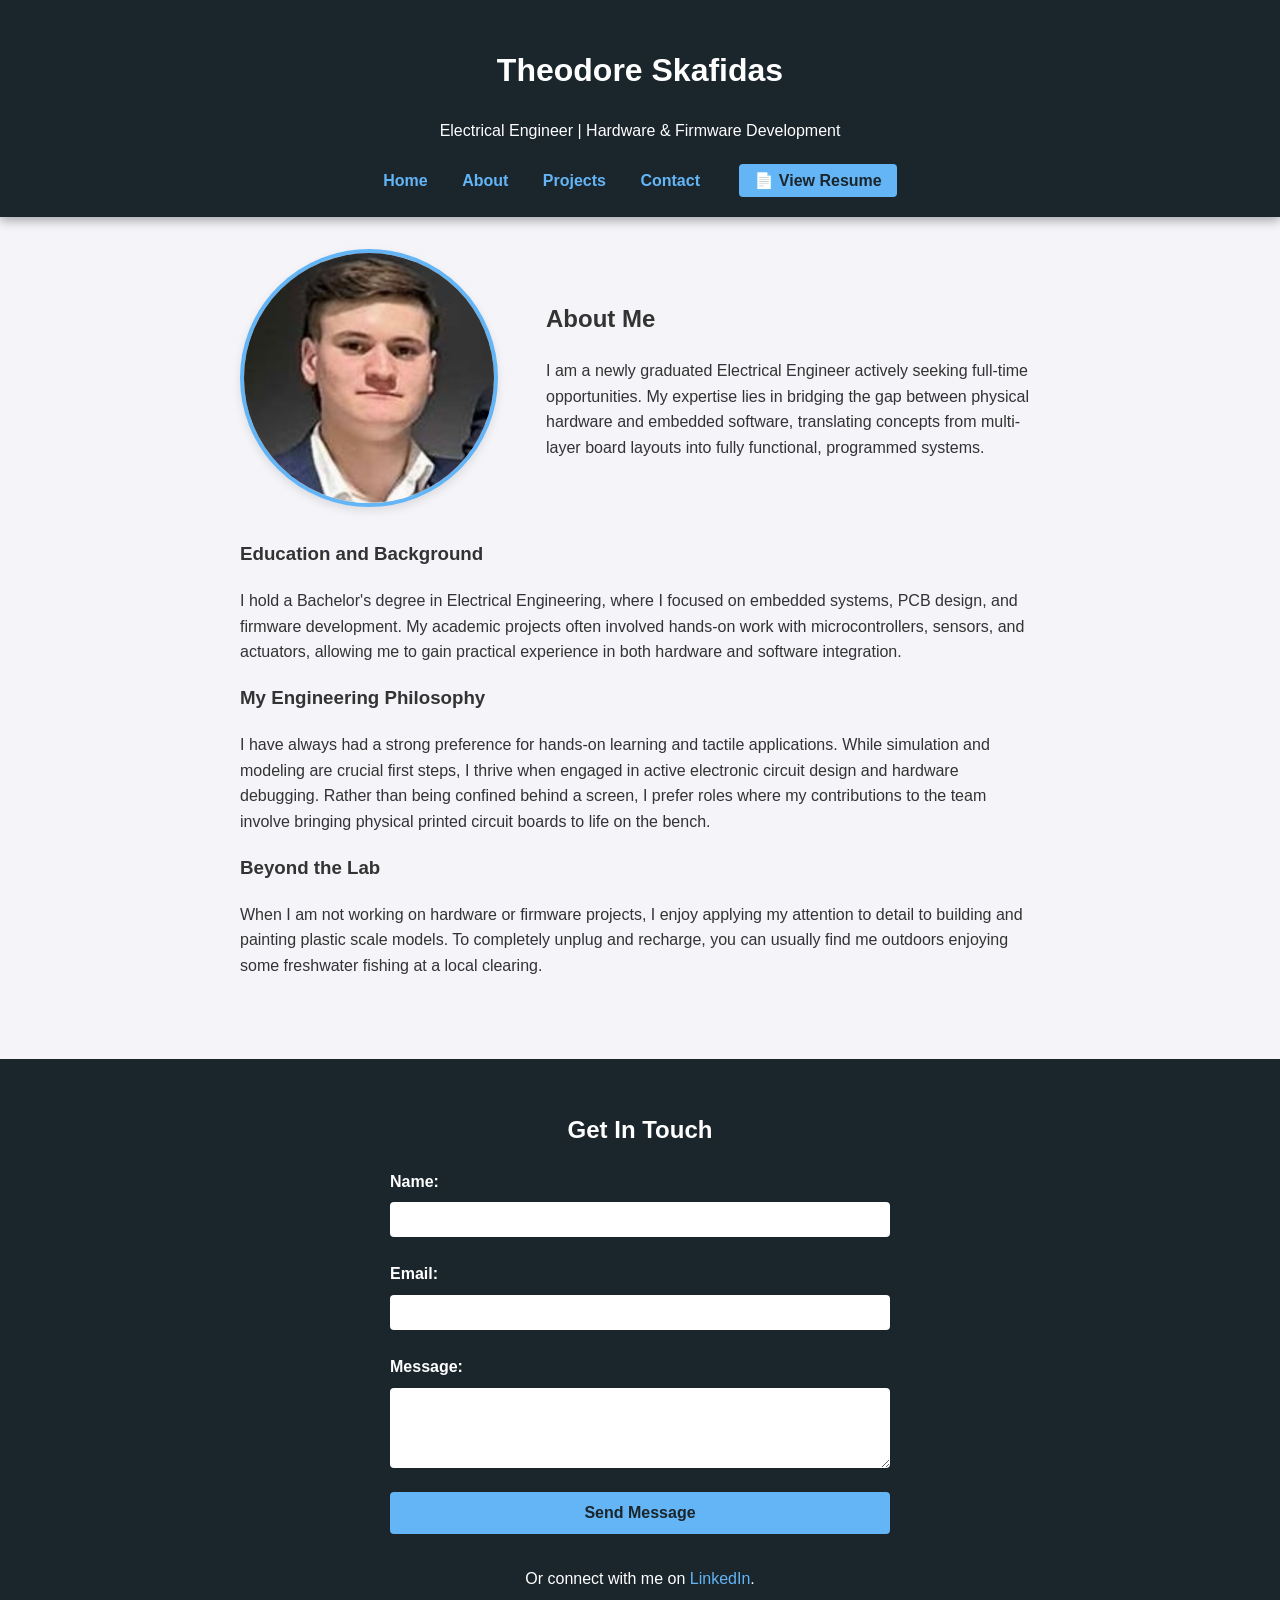
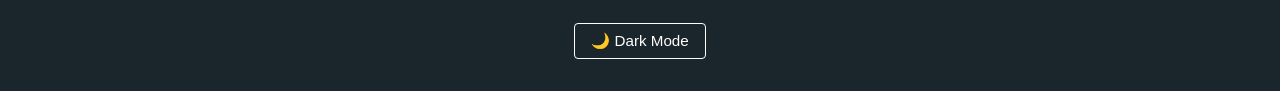
==== about.html @ 28ab42ab "Add files via upload Added About Me section" ====
<!DOCTYPE html>
<html lang="en">
<head>
    <meta charset="UTF-8">
    <meta name="viewport" content="width=device-width, initial-scale=1.0">
    <title>About Theodore Skafidas</title>
    <link rel="icon" type="image/png" href="images/favicon.png">
    <link rel="stylesheet" href="style.css">
</head>
<body>
    <header>
        <h1>Theodore Skafidas</h1>
        <p>Electrical Engineer | Hardware & Firmware Development</p>
        <nav>
            <a href="index.html">Home</a>
            <a href="about.html">About</a>
            <a href="projects.html">Projects</a>
            <a href="index.html#contact">Contact</a>
            <a href="documents/Theodore_Skafidas_Resume.pdf" target="_blank" rel="noopener noreferrer" class="resume-nav-btn">📄 View Resume</a>
        </nav>
    </header>

    <section id="about-detailed" style="max-width: 800px; margin: 0 auto; padding: 2rem;">
        
        <div class="about-intro">
            <!-- Profile Picture -->
            <img src="images/profile.png" alt="Theodore Skafidas" class="profile-pic">
            
            <div class="intro-text">
            <h2>About Me</h2>
            <p>I am a newly graduated Electrical Engineer actively seeking full-time opportunities. My expertise lies in bridging the gap between physical hardware and embedded software, translating concepts from multi-layer board layouts into fully functional, programmed systems.</p>
            </div>
        </div>

        <h3>Education and Background</h3>
        <p>I hold a Bachelor's degree in Electrical Engineering, where I focused on embedded systems, PCB design, and firmware development. My academic projects often involved hands-on work with microcontrollers, sensors, and actuators, allowing me to gain practical experience in both hardware and software integration.</p>
        
        <h3>My Engineering Philosophy</h3>
        <p>I have always had a strong preference for hands-on learning and tactile applications. While simulation and modeling are crucial first steps, I thrive when engaged in active electronic circuit design and hardware debugging. Rather than being confined behind a screen, I prefer roles where my contributions to the team involve bringing physical printed circuit boards to life on the bench.</p>
        
        <h3>Beyond the Lab</h3>
        <p>When I am not working on hardware or firmware projects, I enjoy applying my attention to detail to building and painting plastic scale models. To completely unplug and recharge, you can usually find me outdoors enjoying some freshwater fishing at a local clearing.</p>
    </section>

    <!-- Footer with Light/Dark Mode Toggle -->
    <footer id="contact">
        <h2>Get In Touch</h2>
        
        <form action="https://formspree.io/f/myegkgwn" method="POST" class="contact-form">
            <label for="name">Name:</label>
            <input type="text" id="name" name="name" required>

            <label for="email">Email:</label>
            <input type="email" id="email" name="email" required>

            <label for="message">Message:</label>
            <textarea id="message" name="message" rows="4" required></textarea>

            <button type="submit" class="submit-btn">Send Message</button>
        </form>

        <p>Or connect with me on <a href="https://www.linkedin.com/in/theodore-skafidas" target="_blank" rel="noopener noreferrer">LinkedIn</a>.</p>
        
        <div style="margin-top: 2rem;">
            <button id="themeToggle" class="theme-btn">🌙 Dark Mode</button>
        </div>
    </footer>

    <!-- JavaScript placed correctly at the bottom -->
    <script>
        // Light/Dark Mode Toggle Logic
        const themeToggle = document.getElementById('themeToggle');
        const bodyElement = document.body;

        if (localStorage.getItem('theme') === 'dark') {
            bodyElement.classList.add('dark-mode');
            themeToggle.textContent = '☀️ Light Mode';
        }

        themeToggle.addEventListener('click', () => {
            bodyElement.classList.toggle('dark-mode');
            if (bodyElement.classList.contains('dark-mode')) {
                localStorage.setItem('theme', 'dark');
                themeToggle.textContent = '☀️ Light Mode';
            } else {
                localStorage.setItem('theme', 'light');
                themeToggle.textContent = '🌙 Dark Mode';
            }
        });
    </script>
</body>
</html>
---- style.css ----
/* Base settings */
body {
    font-family: 'Segoe UI', Tahoma, Geneva, Verdana, sans-serif;
    line-height: 1.6;
    margin: 0;
    padding: 0;
    color: #333;
    background-color: #f4f4f9;
}

/* Header styling */
header {
    background: #1a252c;
    color: #ffffff;
    padding: 1.5rem 0;
    text-align: center;

    position: sticky;
    top: 0;
    z-index: 999; /* Ensures the header stays on top of your project images and ribbons */
    box-shadow: 0 4px 10px rgba(0,0,0,0.3); /* Adds a drop shadow so it visually floats above the page */
}

header nav {
    margin-top: 1.5rem;
}

header nav a {
    color: #64b5f6;
    margin: 0 15px;
    text-decoration: none;
    font-weight: bold;
    transition: color 0.3s ease;
}

header nav a:hover {
    color: #ffffff;
}

/* Main content sections */
section {
    padding: 1.5rem 2rem; /* Reduced from 3rem to close the gap */
    max-width: 800px;
    margin: auto;
}

/* Project cards */
.project-card {
    background: #ffffff;
    padding: 1.5rem;
    margin-bottom: 1.5rem;
    border-radius: 8px;
    border-left: 5px solid #64b5f6;
    box-shadow: 0 4px 6px rgba(0,0,0,0.05);
}

.project-card h3 {
    margin-top: 0;
    color: #1a252c;
}

/* Image Gallery Styling */
.project-gallery {
    display: flex;
    gap: 15px;
    margin: 1.5rem 0;
}

.project-gallery img {
    width: 100%;
    max-width: 300px;
    height: auto;
    border-radius: 6px;
    border: 1px solid #ddd;
    box-shadow: 0 2px 4px rgba(0,0,0,0.1);
}

/* Download Files Section */
.project-files h4 {
    margin-bottom: 0.5rem;
    color: #1a252c;
}

/* Download Button Styling */
.file-btn {
    display: inline-block;
    background-color: #1a252c;
    color: #ffffff;
    padding: 10px 15px;
    text-decoration: none;
    border-radius: 5px;
    font-weight: bold;
    font-size: 0.9rem;
    transition: background-color 0.3s ease;
}

.file-btn:hover {
    background-color: #64b5f6;
    color: #1a252c;
    text-decoration: none;
}

/* Lightbox Background */
.lightbox {
    display: none; /* Hidden until clicked */
    position: fixed;
    z-index: 1000;
    left: 0;
    top: 0;
    width: 100%;
    height: 100%;
    background-color: rgba(26, 37, 44, 0.9); /* Dark overlay */
    justify-content: center;
    align-items: center;
}

/* Expanded Image Styling */
.lightbox-content {
    max-width: 90%;
    max-height: 90vh;
    border-radius: 8px;
    box-shadow: 0 8px 16px rgba(0,0,0,0.5);
}

/* Close Button */
.close-lightbox {
    position: absolute;
    top: 20px;
    right: 35px;
    color: #ffffff;
    font-size: 40px;
    font-weight: bold;
    cursor: pointer;
    transition: color 0.3s ease;
}

.close-lightbox:hover {
    color: #64b5f6;
}

/* Add a pointer cursor and hover effect to gallery images */
.project-gallery img {
    cursor: pointer;
    transition: transform 0.2s ease;
}

.project-gallery img:hover {
    transform: scale(1.03); /* Slight zoom on hover to indicate it's clickable */
}

/* Footer styling */
footer {
    text-align: center;
    padding: 2rem 0;
    background: #1a252c;
    color: #ffffff;
    margin-top: 2rem;
}
/* Footer link styling */
footer a {
    color: #64b5f6;
    text-decoration: none;
    transition: color 0.3s ease;
}

footer a:hover {
    color: #ffffff;
    text-decoration: underline;
}

/* Contact Form Styling */
.contact-form {
    max-width: 500px;
    margin: 0 auto 2rem auto;
    display: flex;
    flex-direction: column;
    text-align: left;
}

.contact-form label {
    margin-bottom: 0.5rem;
    color: #ffffff;
    font-weight: bold;
}

.contact-form input,
.contact-form textarea {
    padding: 10px;
    margin-bottom: 1.5rem;
    border: none;
    border-radius: 4px;
    font-family: inherit;
}

.contact-form textarea {
    resize: vertical; /* Allows the user to make the text box taller if needed */
}

.submit-btn {
    background-color: #64b5f6;
    color: #1a252c;
    padding: 12px;
    border: none;
    border-radius: 4px;
    font-weight: bold;
    font-size: 1rem;
    cursor: pointer;
    transition: background-color 0.3s ease;
}

.submit-btn:hover {
    background-color: #ffffff;
}

/* GitHub Button Styling */
.github-btn {
    display: inline-block;
    background-color: #24292e; /* Classic GitHub dark gray */
    color: #ffffff;
    padding: 10px 15px;
    margin-right: 10px; /* Adds space between this and the next button */
    margin-bottom: 10px; /* Adds space if they stack on smaller screens */
    text-decoration: none;
    border-radius: 5px;
    font-weight: bold;
    font-size: 0.9rem;
    transition: background-color 0.3s ease;
}

.github-btn:hover {
    background-color: #64b5f6; /* Matches your site's highlight color */
    color: #1a252c;
}

/* View All Projects Link */
.view-all-container {
    text-align: center;
    margin-top: 2.5rem;
    padding-top: 1.5rem;
    border-top: 1px solid #ddd; /* Adds a subtle divider line */
}

.view-all-link {
    display: inline-block;
    font-size: 1.1rem;
    font-weight: bold;
    color: #1a252c;
    text-decoration: none;
    transition: color 0.3s ease;
}

.view-all-link:hover {
    color: #64b5f6;
    text-decoration: underline;
}

/* Collapsible Project Styling */
.collapsible-project {
    background: #ffffff;
    margin-bottom: 1.5rem;
    border-radius: 8px;
    border-left: 5px solid #64b5f6;
    box-shadow: 0 4px 6px rgba(0,0,0,0.05);
    overflow: hidden; /* Keeps the corners rounded even when expanded */
}

/* The Clickable Ribbon */
.project-ribbon {
    padding: 1.5rem;
    cursor: pointer;
    list-style: none; /* Hides the default HTML triangle */
    display: flex;
    justify-content: space-between;
    align-items: center;
    transition: background-color 0.2s ease;
}

/* Hides the default triangle specifically in Chrome/Safari */
.project-ribbon::-webkit-details-marker {
    display: none;
}

.project-ribbon:hover {
    background-color: #f4f8fc;
}

.ribbon-content h3 {
    margin: 0 0 0.5rem 0;
    color: #1a252c;
}

.ribbon-content p {
    margin: 0;
    font-size: 0.95rem;
}

/* The Plus Icon */
.expand-icon {
    font-size: 2rem;
    font-weight: bold;
    color: #64b5f6;
    margin-left: 1.5rem;
    transition: transform 0.3s ease; /* Smooth rotation animation */
}

/* Rotates the Plus into an X when the details tag is open */
details[open] .expand-icon {
    transform: rotate(45deg);
    color: #e57373; /* Changes to a soft red for closing */
}

/* The Expanded Content Area */
.project-expanded-content {
    padding: 0 1.5rem 1.5rem 1.5rem;
    border-top: 1px solid #eeeeee;
    margin-top: 0.5rem;
    padding-top: 1.5rem;
}

/* Resume Navigation Button */
.resume-nav-btn {
    background-color: #64b5f6;
    color: #1a252c !important; /* The !important tag ensures it overrides the default blue link color */
    padding: 8px 15px;
    border-radius: 4px;
    margin-left: 20px; /* Pushes the button slightly away from the standard links */
    transition: background-color 0.3s ease;
}

.resume-nav-btn:hover {
    background-color: #ffffff;
    color: #1a252c !important;
    text-decoration: none !important;
}

/* Scroll to Top Button Styling */
#scrollTopBtn {
    display: none; /* Hidden by default via JavaScript */
    position: fixed; 
    bottom: 40px; 
    right: 40px; 
    z-index: 999; 
    font-size: 24px;
    font-weight: bold;
    border: none;
    outline: none;
    background-color: #1a252c;
    color: #64b5f6;
    cursor: pointer;
    padding: 10px 18px;
    border-radius: 8px;
    box-shadow: 0 4px 10px rgba(0,0,0,0.3);
    transition: background-color 0.3s ease, color 0.3s ease;
}

#scrollTopBtn:hover {
    background-color: #64b5f6;
    color: #1a252c;
}

/* Project Filter Buttons */
.project-filters {
    text-align: center;
    margin-bottom: 2rem;
}

.filter-btn {
    background-color: transparent;
    color: #1a252c;
    border: 2px solid #1a252c;
    padding: 8px 16px;
    margin: 0 5px;
    border-radius: 20px; /* Makes them look like pills */
    cursor: pointer;
    font-weight: bold;
    transition: all 0.3s ease;
}

.filter-btn:hover, 
.filter-btn.active {
    background-color: #1a252c;
    color: #ffffff;
}

/* Utility class applied by JavaScript to hide projects */
.hidden-project {
    display: none !important;
}

/* Theme Toggle Button Styling */
.theme-btn {
    background-color: transparent;
    color: #ffffff;
    border: 1px solid #ffffff;
    padding: 8px 16px;
    border-radius: 4px;
    cursor: pointer;
    font-size: 0.95rem;
    transition: all 0.3s ease;
}

.theme-btn:hover {
    background-color: #ffffff;
    color: #1a252c;
}

/* ----------------------------- */
/*       DARK MODE OVERRIDES     */
/* ----------------------------- */

body.dark-mode {
    background-color: #121212;
    color: #e0e0e0;
}

body.dark-mode header,
body.dark-mode footer,
body.dark-mode #scrollTopBtn {
    background-color: #0a0e11; /* Even darker shade for headers/footers */
}

/* Dark Mode: Project Ribbons & Cards */
body.dark-mode .collapsible-project,
body.dark-mode .project-card {
    background: #1e1e1e;
    color: #e0e0e0;
}

body.dark-mode .project-ribbon:hover {
    background-color: #2a2a2a;
}

body.dark-mode .ribbon-content h3,
body.dark-mode .project-card h3 {
    color: #ffffff;
}

body.dark-mode .project-expanded-content {
    border-top: 1px solid #333333;
}

/* Dark Mode: Filter Buttons */
body.dark-mode .filter-btn {
    color: #e0e0e0;
    border-color: #e0e0e0;
}

body.dark-mode .filter-btn:hover, 
body.dark-mode .filter-btn.active {
    background-color: #e0e0e0;
    color: #121212;
}

/* About Page Profile Picture Layout */
.about-intro {
    display: flex;
    align-items: center;
    gap: 3rem;
    margin-bottom: 2rem;
}

.profile-pic {
    width: 250px;
    height: 250px;
    border-radius: 50%;
    object-fit: cover;
    border: 4px solid #64b5f6;
    box-shadow: 0 4px 10px rgba(0,0,0,0.1);
    flex-shrink: 0; /* Prevents the image from being squished by the text */
}

/* Mobile Responsiveness for the About Page */
@media (max-width: 768px) {
    .about-intro {
        flex-direction: column;
        text-align: center;
        gap: 1.5rem;
    }
}
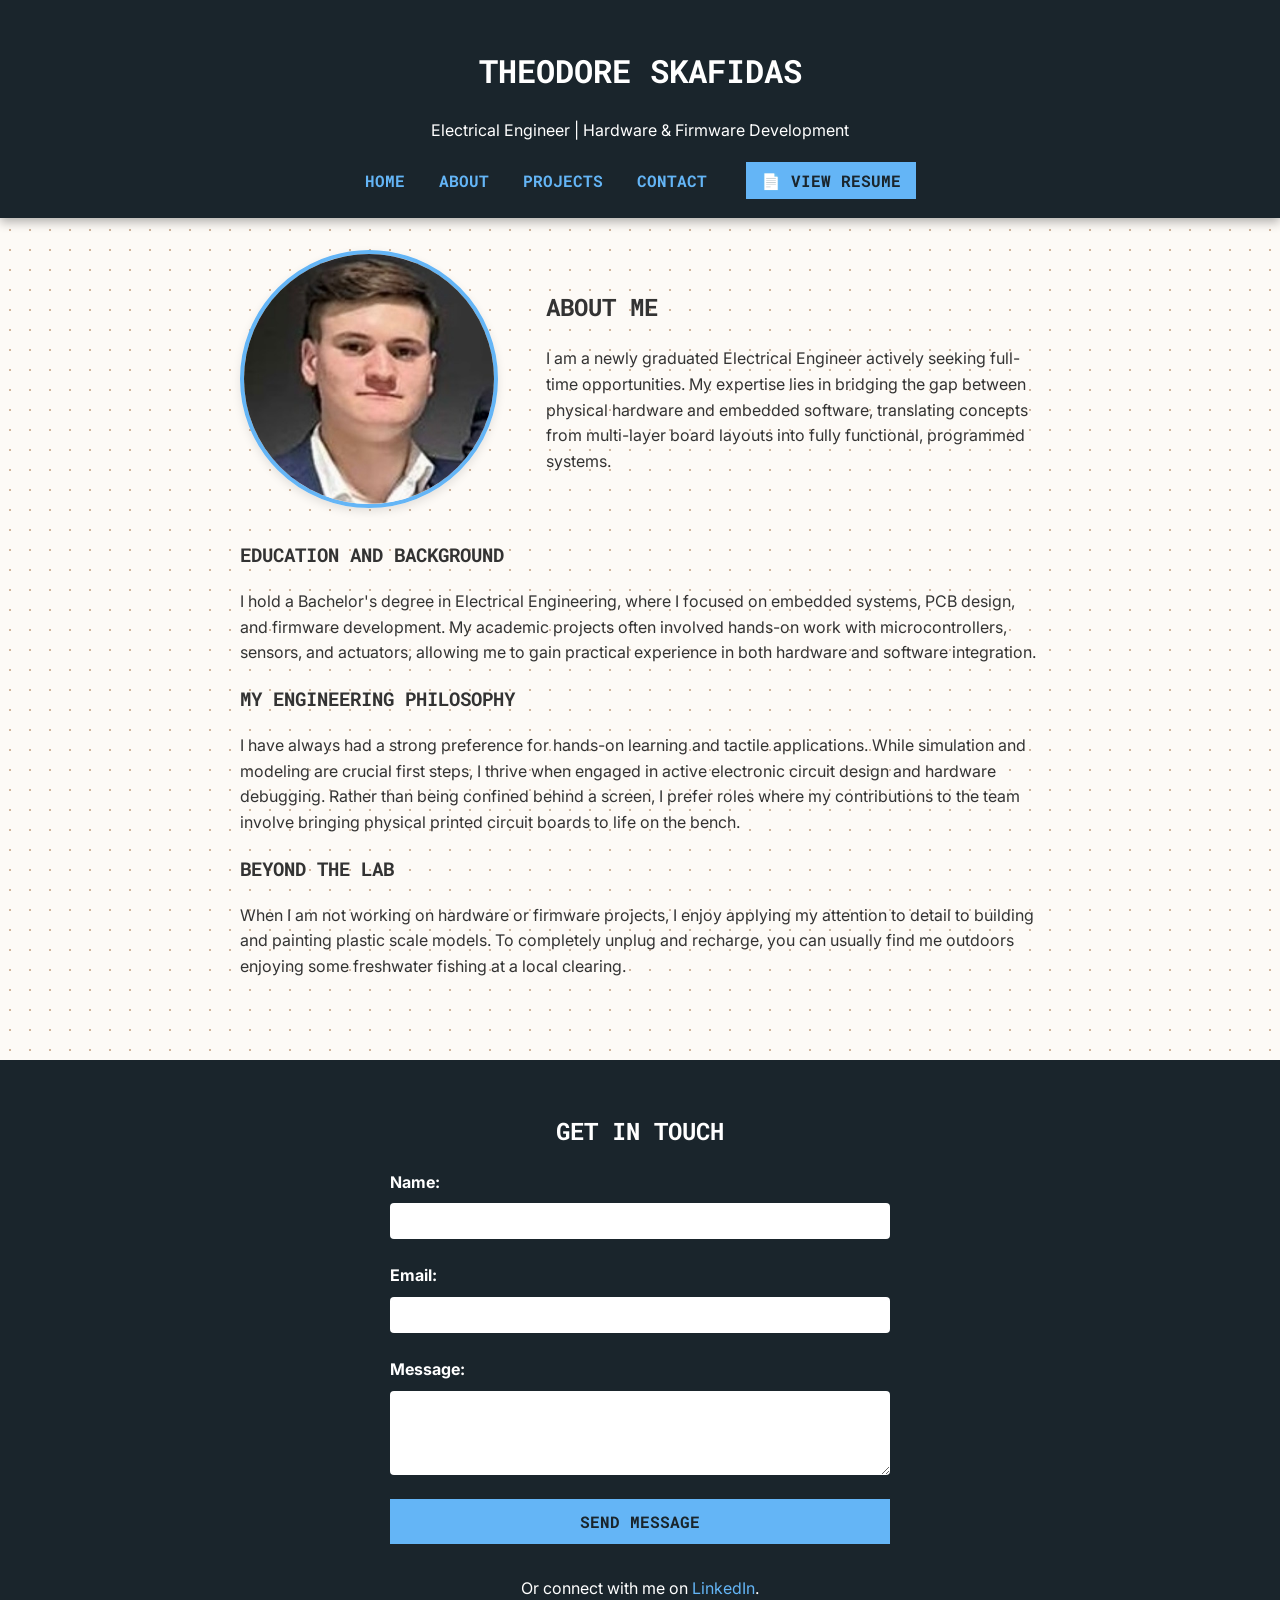
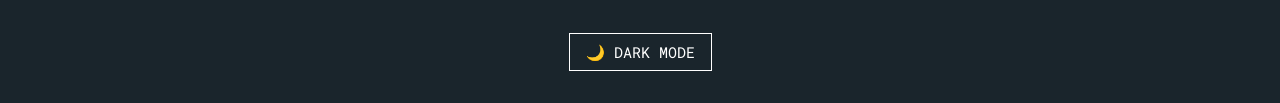
==== commit ad976617: "Add files via upload applied some UI changes" ====
--- a/about.html
+++ b/about.html
@@ -5,6 +5,12 @@
     <meta name="viewport" content="width=device-width, initial-scale=1.0">
     <title>About Theodore Skafidas</title>
     <link rel="icon" type="image/png" href="images/favicon.png">
+    
+    <!-- New Google Fonts: Roboto Mono (Headers/Code) and Inter (Body) -->
+    <link rel="preconnect" href="https://fonts.googleapis.com">
+    <link rel="preconnect" href="https://fonts.gstatic.com" crossorigin>
+    <link href="https://fonts.googleapis.com/css2?family=Inter:wght@400;600&family=Roboto+Mono:wght@400;700&display=swap" rel="stylesheet">
+    
     <link rel="stylesheet" href="style.css">
 </head>
 <body>
--- a/style.css
+++ b/style.css
@@ -6,6 +6,59 @@
     padding: 0;
     color: #333;
     background-color: #f4f4f9;
+}
+
+/* ========================================= */
+/*        HARDWARE UI & TYPOGRAPHY           */
+/* ========================================= */
+
+/* 1. Global Typography */
+body, p, a, div {
+    font-family: 'Inter', sans-serif;
+}
+
+h1, h2, h3, h4, nav a, button, .filter-btn, .theme-btn, .resume-nav-btn {
+    font-family: 'Roboto Mono', monospace;
+    text-transform: uppercase; /* Gives headers a technical spec-sheet look */
+}
+
+/* 2. Copper Perfboard Background (Light Mode) */
+body {
+    background-color: #fdfaf6; /* Barely warm off-white */
+    background-image: radial-gradient(#d3b59a 1.5px, transparent 1.5px);
+    background-size: 20px 20px; /* 20px grid spacing */
+}
+
+/* 3. Machined Edges (Removes all curves) */
+.collapsible-project, .project-card, button, .filter-btn, .resume-nav-btn, img {
+    border-radius: 0 !important; 
+}
+
+/* Keep the About page profile picture circular */
+.profile-pic {
+    border-radius: 50% !important;
+}
+
+/* 4. Custom Text Selection (When highlighting text) */
+::selection {
+    background: #64b5f6; /* Standard blue highlight */
+    color: #1a252c;
+}
+
+/* 5. Custom Hardware Scrollbar */
+::-webkit-scrollbar {
+    width: 14px;
+}
+::-webkit-scrollbar-track {
+    background: #1a252c; 
+    border-left: 1px solid #333;
+}
+::-webkit-scrollbar-thumb {
+    background: #64b5f6;
+    border: 3px solid #1a252c; /* Creates a padded track look */
+}
+::-webkit-scrollbar-thumb:hover {
+    background: #42a5f5;
 }
 
 /* Header styling */
@@ -404,51 +457,113 @@
     color: #1a252c;
 }
 
-/* ----------------------------- */
-/*       DARK MODE OVERRIDES     */
-/* ----------------------------- */
-
+/* ========================================= */
+/*        DARK MODE: ADDRESSABLE LED         */
+/* ========================================= */
+
+/* Dark Perfboard Background */
 body.dark-mode {
-    background-color: #121212;
+    background-color: #0d1117; /* Deep terminal black */
+    background-image: radial-gradient(#2d3748 1.5px, transparent 1.5px);
     color: #e0e0e0;
 }
 
-body.dark-mode header,
-body.dark-mode footer,
-body.dark-mode #scrollTopBtn {
-    background-color: #0a0e11; /* Even darker shade for headers/footers */
-}
-
-/* Dark Mode: Project Ribbons & Cards */
+/* Dark Mode Selection & Scrollbar */
+body.dark-mode ::selection {
+    background: #00f3ff; /* Cyan */
+    color: #000;
+}
+body.dark-mode ::-webkit-scrollbar-thumb {
+    background: #00f3ff;
+}
+body.dark-mode ::-webkit-scrollbar-thumb:hover {
+    background: #ff00ff; /* Magenta hover */
+}
+
+/* Dark Mode Project Ribbons (LED Glow on Hover) */
 body.dark-mode .collapsible-project,
 body.dark-mode .project-card {
-    background: #1e1e1e;
-    color: #e0e0e0;
+    background: rgba(30, 30, 30, 0.95); /* Slight transparency to see grid */
+    border-left: 5px solid #00f3ff; /* Cyan base border */
+    transition: box-shadow 0.3s ease, border-color 0.3s ease, transform 0.2s ease;
+}
+
+body.dark-mode .collapsible-project:hover,
+body.dark-mode .project-card:hover {
+    border-left-color: #ff00ff; /* Shifts to magenta */
+    box-shadow: -5px 0 20px rgba(0, 243, 255, 0.4), 0 4px 15px rgba(0,0,0,0.5); /* Neon side-glow */
+    transform: translateX(3px); /* Subtle physical click movement */
 }
 
 body.dark-mode .project-ribbon:hover {
-    background-color: #2a2a2a;
-}
-
-body.dark-mode .ribbon-content h3,
-body.dark-mode .project-card h3 {
-    color: #ffffff;
-}
-
-body.dark-mode .project-expanded-content {
-    border-top: 1px solid #333333;
-}
-
-/* Dark Mode: Filter Buttons */
+    background-color: transparent;
+}
+
+/* Glowing Interactive Buttons */
+body.dark-mode .filter-btn.active, 
+body.dark-mode .filter-btn:hover,
+body.dark-mode .resume-nav-btn:hover {
+    background-color: #00f3ff;
+    color: #0d1117 !important;
+    border-color: #00f3ff;
+    box-shadow: 0 0 15px rgba(0, 243, 255, 0.5);
+}
+
+/* Secondary Magenta Glow for Footer/Header Accents */
+body.dark-mode #scrollTopBtn:hover {
+    background-color: #ff00ff;
+    color: #fff;
+    box-shadow: 0 0 15px rgba(255, 0, 255, 0.5);
+}
+
+/* Dark Mode: Readable Headers */
+body.dark-mode h1,
+body.dark-mode h2,
+body.dark-mode h3,
+body.dark-mode h4 {
+    color: #ffffff !important; 
+}
+
+/* Dark Mode: Readable Navigation Links */
+body.dark-mode nav a:not(.resume-nav-btn) {
+    color: #ffffff;
+    transition: color 0.3s ease;
+}
+
+/* Dark Mode: Readable Inactive Filter Buttons */
 body.dark-mode .filter-btn {
-    color: #e0e0e0;
-    border-color: #e0e0e0;
-}
-
-body.dark-mode .filter-btn:hover, 
-body.dark-mode .filter-btn.active {
-    background-color: #e0e0e0;
-    color: #121212;
+    color: #ffffff;
+    border-color: #ffffff;
+}
+
+/* Optional: Add a cyan hover effect to the text links */
+body.dark-mode nav a:not(.resume-nav-btn):hover {
+    color: #00f3ff; 
+}
+
+/* Dark Mode: General Text Links (View Portfolio, LinkedIn, etc.) */
+body.dark-mode a {
+    color: #00f3ff; /* Bright cyan for all standard links */
+    transition: color 0.3s ease;
+}
+
+body.dark-mode a:hover {
+    color: #ff00ff; /* Shifts to magenta when hovered */
+}
+
+/* Protect the file/github buttons so they stay crisp white */
+body.dark-mode .file-btn,
+body.dark-mode .github-btn {
+    color: #ffffff !important;
+    border: 1px solid #ffffff;
+}
+
+body.dark-mode .file-btn:hover,
+body.dark-mode .github-btn:hover {
+    background-color: #00f3ff;
+    color: #0d1117 !important;
+    border-color: #00f3ff;
+    box-shadow: 0 0 15px rgba(0, 243, 255, 0.5);
 }
 
 /* About Page Profile Picture Layout */
